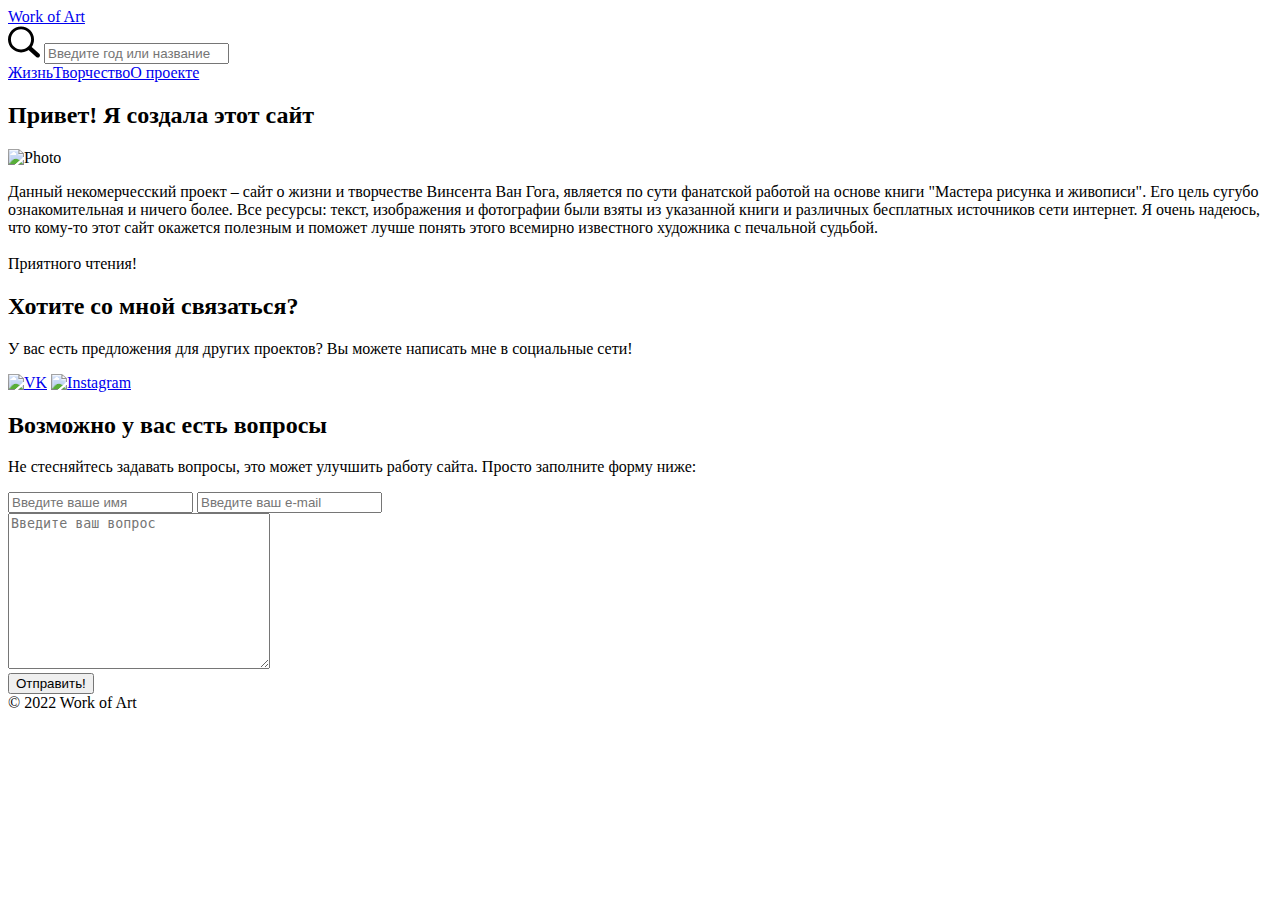
==== about.html @ 88aa0645 "Create about.html" ====
<!DOCTYPE html>
<html lang="en">

<head>
    <meta charset="UTF-8">
    <meta http-equiv="X-UA-Compatible" content="IE=edge">
    <meta name="viewport" content="width=device-width, initial-scale=1.0">
    <link rel="stylesheet" href="./style.css">
    <title>О проекте</title>
</head>

<body>
    <header>
        <div class="logo">
            <a href="./main.html">Work of Art</a>
        </div>
        <form action="./gallery.html" class="search">
            <label for="globalsearch">
                <svg version="1.1" id="Layer_1" xmlns="http://www.w3.org/2000/svg"
                    xmlns:xlink="http://www.w3.org/1999/xlink" x="0px" y="0px" width="32" height="32"
                    viewBox="0 0 122.879 119.799" enable-background="new 0 0 122.879 119.799" xml:space="preserve">
                    <g>
                        <path
                            d="M49.988,0h0.016v0.007C63.803,0.011,76.298,5.608,85.34,14.652c9.027,9.031,14.619,21.515,14.628,35.303h0.007v0.033v0.04 h-0.007c-0.005,5.557-0.917,10.905-2.594,15.892c-0.281,0.837-0.575,1.641-0.877,2.409v0.007c-1.446,3.66-3.315,7.12-5.547,10.307 l29.082,26.139l0.018,0.016l0.157,0.146l0.011,0.011c1.642,1.563,2.536,3.656,2.649,5.78c0.11,2.1-0.543,4.248-1.979,5.971 l-0.011,0.016l-0.175,0.203l-0.035,0.035l-0.146,0.16l-0.016,0.021c-1.565,1.642-3.654,2.534-5.78,2.646 c-2.097,0.111-4.247-0.54-5.971-1.978l-0.015-0.011l-0.204-0.175l-0.029-0.024L78.761,90.865c-0.88,0.62-1.778,1.209-2.687,1.765 c-1.233,0.755-2.51,1.466-3.813,2.115c-6.699,3.342-14.269,5.222-22.272,5.222v0.007h-0.016v-0.007 c-13.799-0.004-26.296-5.601-35.338-14.645C5.605,76.291,0.016,63.805,0.007,50.021H0v-0.033v-0.016h0.007 c0.004-13.799,5.601-26.296,14.645-35.338C23.683,5.608,36.167,0.016,49.955,0.007V0H49.988L49.988,0z M50.004,11.21v0.007h-0.016 h-0.033V11.21c-10.686,0.007-20.372,4.35-27.384,11.359C15.56,29.578,11.213,39.274,11.21,49.973h0.007v0.016v0.033H11.21 c0.007,10.686,4.347,20.367,11.359,27.381c7.009,7.012,16.705,11.359,27.403,11.361v-0.007h0.016h0.033v0.007 c10.686-0.007,20.368-4.348,27.382-11.359c7.011-7.009,11.358-16.702,11.36-27.4h-0.006v-0.016v-0.033h0.006 c-0.006-10.686-4.35-20.372-11.358-27.384C70.396,15.56,60.703,11.213,50.004,11.21L50.004,11.21z" />
                    </g>
                </svg>
            </label>
            <input type="search" name="q" id="globalsearch" placeholder="Введите год или название картины">
        </form>
        <nav id="header-nav">
            <a href="./life.html">Жизнь</a><a href="./gallery.html">Творчество</a><a href="./about.html">О проекте</a>
        </nav>
    </header>

    <div class="content">
        <main>
            <h2>Привет! Я создала этот сайт</h2>
            <div class="flex">
                <img src="./img/Ellipse 7.png" alt="Photo" class="photo">
                <p>Данный некомерчесский проект – сайт о жизни и творчестве Винсента Ван Гога, является по сути фанатской работой на основе книги "Мастера рисунка и живописи". Его цель сугубо ознакомительная и ничего более. Все ресурсы: текст, изображения и фотографии были взяты из указанной книги и различных бесплатных источников сети интернет. Я очень надеюсь, что кому-то этот сайт окажется полезным и поможет лучше понять этого всемирно известного художника с печальной судьбой. <br><br>
                Приятного чтения!
                </p>
            </div>
            <h2>Хотите со мной связаться?</h2>
            <div class="flex align-center">
                <p>У вас есть предложения для других проектов? Вы можете написать мне в социальные сети!</p>
                <a href="https://vk.com/"><img src="./img/vk-logo.png" alt="VK" class="social"></a>
                <a href="https://instagram.com/"><img src="./img/instagram-logo.png" alt="Instagram" class="social"></a>
            </div>
            <h2>Возможно у вас есть вопросы</h2>
            <p>Не стесняйтесь задавать вопросы, это может улучшить работу сайта. Просто заполните форму ниже:</p>
            <form action="mailto:polly_maltseva@outlook.com" class="contact-me">
                <div class="flex">
                    <div class="contact">
                        <input type="text" name="subject" id="subject" placeholder="Введите ваше имя">
                        <input type="text" name="email" id="email" placeholder="Введите ваш e-mail">
                    </div>
                    <div class="message">
                        <textarea name="body" id="body" cols="30" rows="10" placeholder="Введите ваш вопрос"></textarea>
                    </div>
                </div>
                <input type="submit" value="Отправить!">
            </form>
        </main>
    </div>

    <footer>
        © 2022 Work of Art
    </footer>

    <script src="./script.js"></script>
</body>

</html>
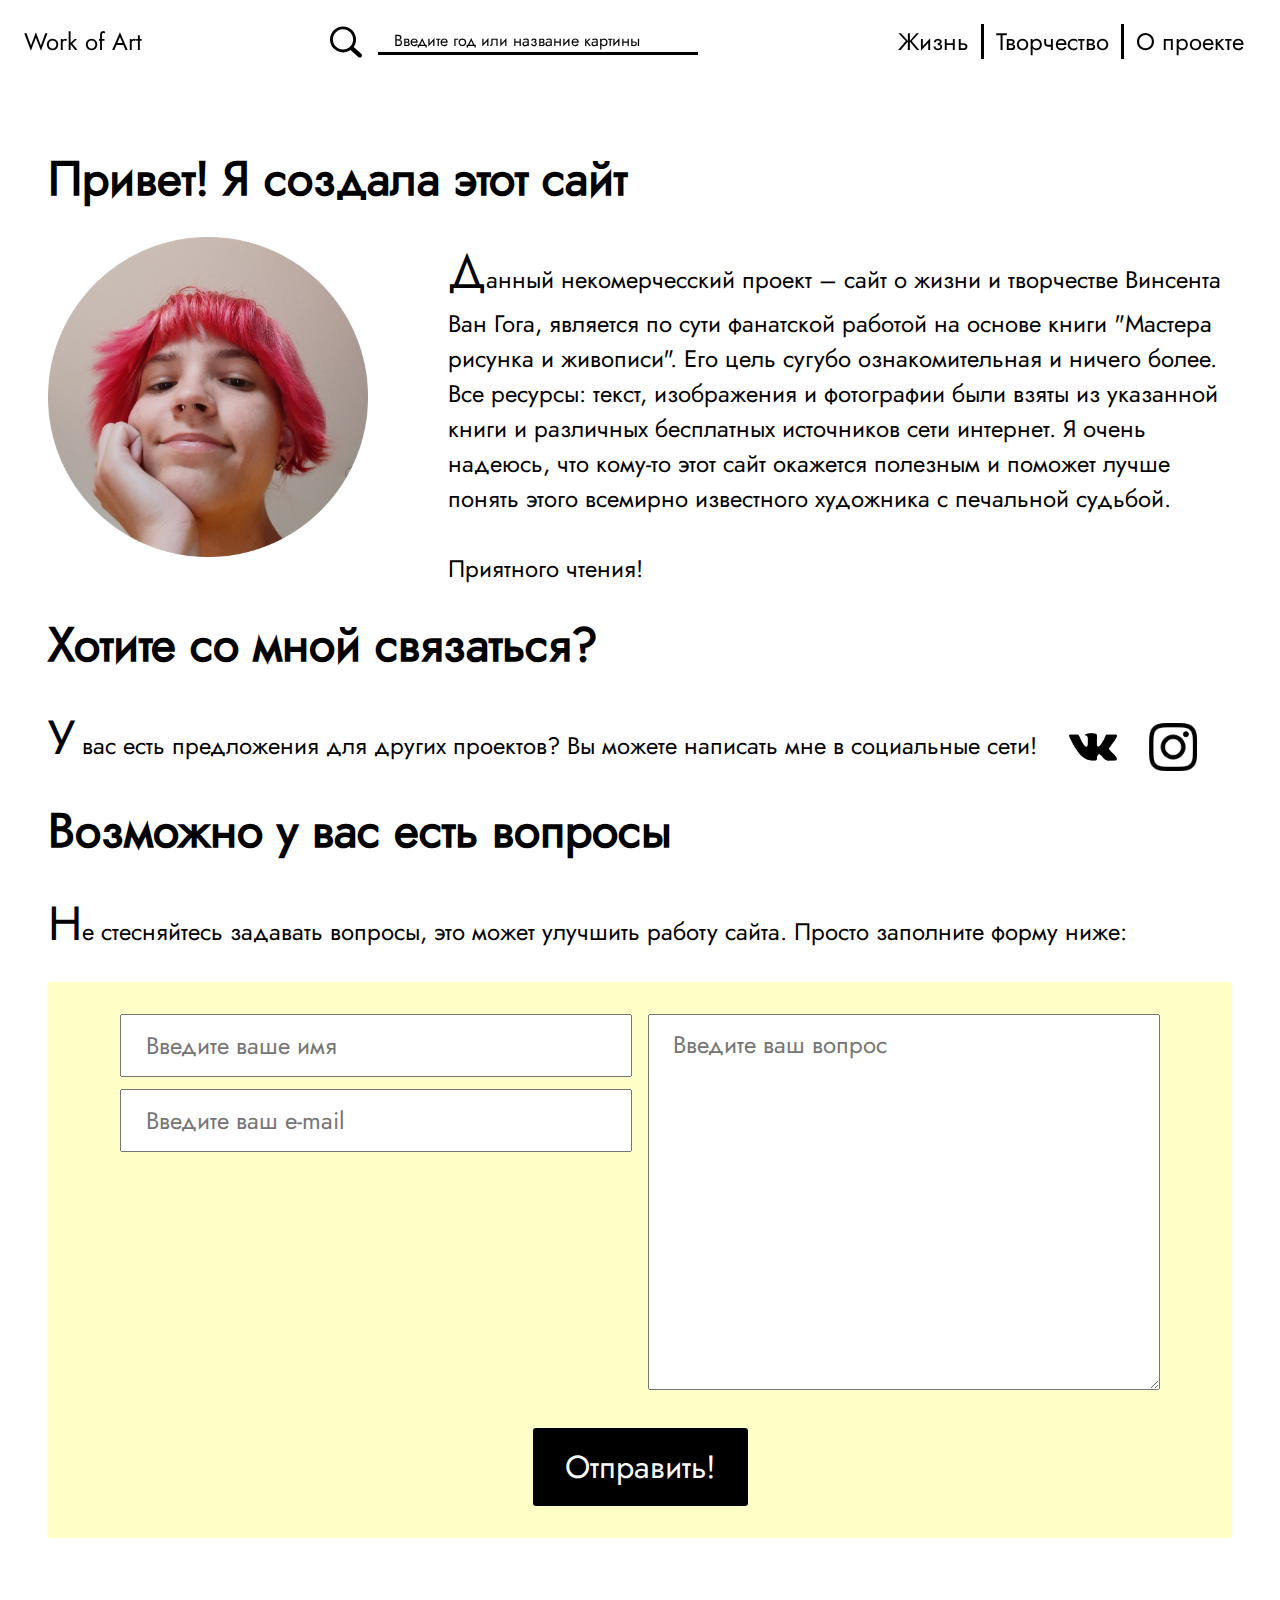
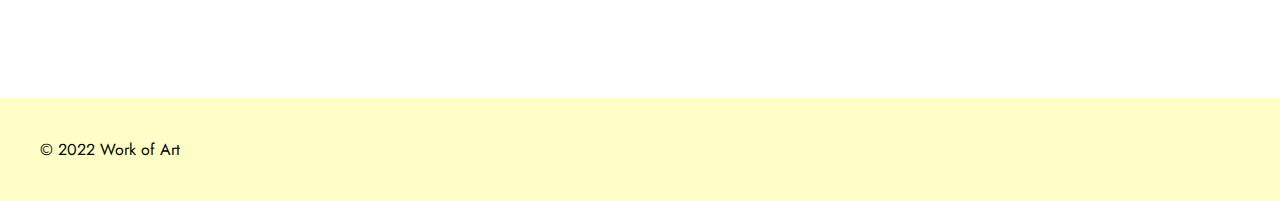
==== commit 7436e050: "Add files via upload" ====
--- a/about.html
+++ b/about.html
@@ -71,4 +71,4 @@
     <script src="./script.js"></script>
 </body>
 
-</html>
+</html>--- a/style.css
+++ b/style.css
@@ -0,0 +1,409 @@
+@font-face {
+    font-family: "Jost Regular";
+    font-weight: 400;
+    src: url(./fonts/Jost.ttf);
+}
+
+:root {
+    --max-content-width: 1400px;
+    --border-width: 3px;
+    font-size: 16px;
+}
+
+* {
+    font-family: "Jost Regular", 'sans-serif';
+    box-sizing: border-box;
+}
+
+body {
+    margin: 0;
+    padding: 0;
+}
+
+header {
+    position: fixed;
+    top: 0;
+    left: 0;
+    font-size: 1.5rem;
+    display: flex;
+    width: 100%;
+    padding: 1.5rem;
+    z-index: 1;
+
+    --text-color: black;
+    --text-shadow: 0 0 5px;
+    background-color: #ffffffe0;
+}
+
+header.transparent {
+    --text-color: white;
+    --text-shadow: 0 0 5px rgba(0, 0, 0, .5);
+    background-color: transparent;
+    text-shadow: var(--text-shadow);
+}
+
+head .logo {
+    color: var(--text-color);
+}
+
+header .logo,
+header nav {
+    flex-shrink: 0;
+}
+
+header .search {
+    flex-grow: 1;
+    flex-shrink: 1;
+    display: flex;
+    align-items: center;
+    justify-content: center;
+    padding: 0 .5em;
+}
+
+header .search svg {
+    display: block;
+    flex-shrink: 0;
+    fill: var(--text-color);
+    height: 2rem;
+    width: 2rem;
+}
+
+header .search input {
+    background-color: transparent;
+    color: var(--text-color);
+    font-size: 1rem;
+    width: 100%;
+    max-width: 320px;
+    border: none;
+    border-bottom: var(--border-width) solid var(--text-color);
+    margin-left: 1em;
+    padding: 0 1em;
+}
+
+header .search input::placeholder {
+    color: var(--text-color);
+}
+
+header.transparent .search input::placeholder {
+    text-shadow: var(--text-shadow);
+    opacity: 1;
+}
+
+header a {
+    color: var(--text-color);
+    text-decoration: none;
+}
+
+header nav a {
+    padding: 0 .5em;
+}
+
+header nav a:not(:first-child) {
+    border-left: var(--border-width) solid var(--text-color);
+}
+
+.carousel {
+    position: relative;
+}
+
+.slider {
+    height: 100vh;
+    display: flex;
+    overflow-x: auto;
+    overflow-y: hidden;
+    scroll-snap-type: x mandatory;
+    scroll-behavior: smooth;
+    -webkit-overflow-scrolling: touch;
+}
+
+/* Hide scrollbar for Chrome, Safari, Edge (new) and Opera */
+.slider::-webkit-scrollbar {
+    display: none;
+}
+
+/* Hide scrollbar for Firefox */
+.slider {
+    scrollbar-width: none;
+}
+
+.controls {
+    position: absolute;
+    bottom: 0;
+    left: 0;
+    width: 100%;
+    text-align: center;
+    padding: 1em 0;
+}
+
+.controls a {
+    display: inline-block;
+    height: 1em;
+    width: 1em;
+    margin-right: 10px;
+    border-radius: 50%;
+    border: var(--border-width) solid #fff;
+}
+
+.controls a:hover {
+    background-color: #fff;
+}
+
+.slide {
+    height: 100vh;
+    width: 100vw;
+    background-color: #eaeaea;
+
+    scroll-snap-align: start;
+    flex-shrink: 0;
+    background-size: cover;
+    background-repeat: no-repeat;
+    background-position: center;
+}
+
+#slide-1 {
+    background-image: url("./img/field.png");
+}
+
+#slide-2 {
+    background-image: url("./img/image\ 47.png");
+}
+
+#slide-3 {
+    background-image: url("./img/image\ 48.png");
+}
+
+#slide-4 {
+    background-image: url("./img/image\ 40.png");
+}
+
+h1.main-title {
+    position: absolute;
+    z-index: 1;
+    top: 50%;
+    left: 50%;
+    transform: translate(-50%, -100%);
+    font-size: 8rem;
+    text-shadow: 0 0 5px rgba(0, 0, 0, .5);
+    color: #fff;
+}
+
+.content {
+    display: flex;
+    max-width: var(--max-content-width);
+    padding-right: auto;
+    margin: 9rem auto 0;
+}
+
+aside {
+    border-right: var(--border-width) solid black;
+    width: 13rem;
+    flex-shrink: 0;
+}
+
+main {
+    min-height: 50vh;
+    padding: 0 3rem;
+}
+
+main.life h1,
+main.gallery h1 {
+    position: relative;
+    width: fit-content;
+    font-size: 4rem;
+    transform: rotate(-90deg);
+    margin: 0;
+    margin-bottom: -8rem;
+}
+
+#life-header {
+    top: 3rem;
+    left: -16rem;
+}
+
+#gallery-header {
+    top: 7rem;
+    left: -20rem;
+}
+
+h2 {
+    font-size: 3rem;
+    margin: 0 0 .5em;
+    position: relative;
+}
+
+.year {
+    font-size: 2rem;
+    position: absolute;
+    left: -13rem;
+    top: 50%;
+    transform: translateY(-50%);
+}
+
+figure {
+    margin: 0 1em 0 0;
+    position: relative;
+    text-align: center;
+}
+
+.life figure {
+    width: 50%
+}
+
+.life figure.small {
+    width: 30%;
+}
+
+.life figure.left {
+    float: left;
+}
+
+.life figure.right {
+    float: right;
+}
+
+@media (max-width: 600px) {
+    .life figure {
+        width: 100%;
+    }
+
+    .life figure.small {
+        width: 50%;
+    }
+}
+
+@media (min-width: 600px) and (max-width: 1400px) {
+    .life figure.right figcaption {
+        left: -55vw;
+    }
+}
+
+@media (min-width: 1400px) {
+    .life figure.right figcaption {
+        left: -48rem;
+    }
+}
+
+figure img {
+    display: block;
+    width: 90%;
+}
+
+figcaption {
+    position: absolute;
+    width: 10rem;
+    left: -16rem;
+}
+
+.gallery figcaption {
+    top: 50%;
+    transform: translateY(-50%);
+    font-size: 1rem;
+}
+
+.life figcaption {
+    bottom: 0;
+}
+
+p {
+    font-size: 1.5rem;
+}
+
+p::first-letter {
+    font-size: 2em;
+}
+
+.flex {
+    display: flex;
+}
+
+.flex p {
+    margin-top: 0;
+}
+
+.wrap {
+    flex-wrap: wrap;
+}
+
+.align-center {
+    align-items: center;
+}
+
+.photo {
+    height: 20rem;
+    margin-right: 5em;
+}
+
+.social {
+    width: 3rem;
+    height: 3rem;
+    margin-left: 2em;
+}
+
+.contact-me {
+    background: #FEFFC7;
+    padding: 2rem 4rem;
+}
+
+.message,
+.contact {
+    width: 50%;
+    padding: 0 .5em;
+}
+
+textarea {
+    resize: vertical;
+    width: 100%;
+    font-size: 1.5rem;
+
+}
+
+.contact-me input,
+.contact-me textarea {
+    padding: .5em 1em;
+}
+
+.contact-me input[type=text] {
+    display: block;
+    width: 100%;
+    margin-bottom: .5em;
+    font-size: 1.5rem;
+
+}
+
+.contact-me input[type=submit] {
+    display: block;
+    font-size: 2rem;
+    color: white;
+    margin: 1em auto 0;
+    border: none;
+    border-radius: 3px;
+    background: black;
+    cursor: pointer;
+}
+
+footer {
+    margin-top: 10rem;
+    padding: 2.5rem;
+    background: #FEFFC7;
+}
+
+@media (max-width: 1050px) {
+    :root {
+        --border-width: 2px;
+        font-size: 8px;
+    }
+
+    h1.main-title {
+        font-size: 5rem;
+    }
+
+    header nav.hidden {
+        display: none;
+    }
+
+    header .search input:not(:focus) {
+        width: 0;
+        padding: 0;
+        margin: 0;
+    }
+}